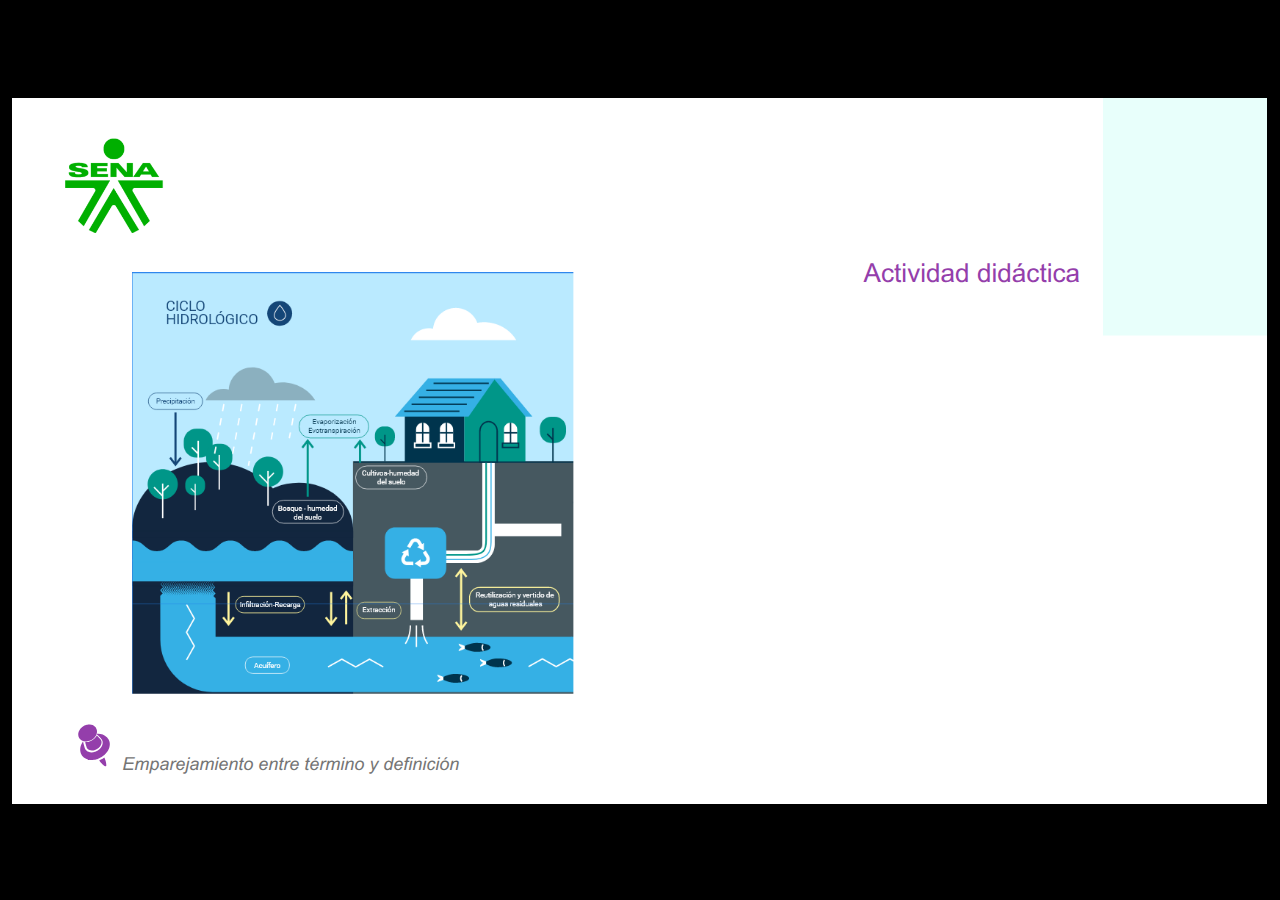
==== public/actividades/story.html @ df79803c "actividad didactica" ====
﻿<!doctype html>
<html lang="es">
<head>
  <meta charset="utf-8">
  <!-- Creado con Storyline 360 - http://www.articulate.com  -->
  <!-- version: 3.76.30446.0 -->
  <title>Actividad did&#225;ctica</title>
  <meta http-equiv="x-ua-compatible" content="IE=edge"/>
  <meta name="viewport" content="width=device-width,initial-scale=1,user-scalable=no,shrink-to-fit=no,minimal-ui"/>
  <meta name="apple-mobile-web-app-capable" content="yes"/>
  <style>
    html, body { height: 100%; padding: 0; margin: 0 }
    #app { height: 100%; width: 100%; }
  </style>

  <script>
    window.DS = {};
    window.globals = {
      DATA_PATH_BASE: '',
      HAS_FRAME: true,
      HAS_SLIDE: true,

      lmsPresent: false,
      tinCanPresent: false,
      cmi5Present: false,
      aoSupport: false,
      scale: 'show all',
      captureRc: false,
      browserSize: 'optimal',
      bgColor: '#000000',
      features: 'AccessibleVideo,ConnectionMessages,DropIn1,FullScreenToggle,InsertSvgPicture,LayerPresentAsDialog,MultipleQuizTracking,PlayerSpeedControl,StreamingVideo,UpdatedThemeEditor,UseAudioElement,VideoTranscripts',
      themeName: 'classic',
      preloaderColor: '#FFFFFF',
      suppressAnalytics: false,
      productChannel: 'stable',
      publishSource: 'storyline',
      aid: 'aid|5304b41d-7af7-4125-b8d1-83eb222823e2',
      cid: '4a289d25-648b-4d9f-bb39-c3462a86e2ea',
      playerVersion: '3.76.30446.0',
      publishTimestamp: '2023-08-01T04:53:12.1797920Z',
      maxIosVideoElements: 10,
      connectionSettings: { mode: 'disabled' },

      
      parseParams: function(qs) {
        if (window.globals.parsedParams != null) {
          return window.globals.parsedParams;
        }
        qs = (qs || window.location.search.substr(1)).split('+').join(' ');
        var params = {},
            tokens,
            re = /[?&]?([^=]+)=([^&]*)/g;

        while (tokens = re.exec(qs)) {
          params[decodeURIComponent(tokens[1]).trim()] =
            decodeURIComponent(tokens[2]).trim();
        }
        window.globals.parsedParams = params;
        return params;
      }

    };
  </script>
  <script>
    var isIe11 = ('ActiveXObject' in window || window.MSBlobBuilder != null)
      && window.msCrypto != null && !window.ActiveXObject;
    if (isIe11) {
      window.globals.unsupportedBrowser = true;
      document.write(atob('[base64]'));
    }
  </script>
  
  <script>window.THREE = { };</script>
  
</head>
<body style="background: #000000" class="cs-HTML theme-classic">
  <!-- 360 -->
  <script>!function(){var e,i=/iPhone/i,o=/iPod/i,n=/iPad/i,t=/\biOS-universal(?:.+)Mac\b/i,r=/\bAndroid(?:.+)Mobile\b/i,a=/Android/i,d=/(?:SD4930UR|\bSilk(?:.+)Mobile\b)/i,p=/Silk/i,l=/Windows Phone/i,u=/\bWindows(?:.+)ARM\b/i,b=/BlackBerry/i,s=/BB10/i,c=/Opera Mini/i,f=/\b(CriOS|Chrome)(?:.+)Mobile/i,h=/Mobile(?:.+)Firefox\b/i,v=function(e){return void 0!==e&&"MacIntel"===e.platform&&"number"==typeof e.maxTouchPoints&&e.maxTouchPoints>1&&"undefined"==typeof MSStream};e=function(e){var m={userAgent:"",platform:"",maxTouchPoints:0};e||"undefined"==typeof navigator?"string"==typeof e?m.userAgent=e:e&&e.userAgent&&(m={userAgent:e.userAgent,platform:e.platform,maxTouchPoints:e.maxTouchPoints||0}):m={userAgent:navigator.userAgent,platform:navigator.platform,maxTouchPoints:navigator.maxTouchPoints||0};var g=m.userAgent,y=g.split("[FBAN");void 0!==y[1]&&(g=y[0]),void 0!==(y=g.split("Twitter"))[1]&&(g=y[0]);var A=function(e){return function(i){return i.test(e)}}(g),w={apple:{phone:A(i)&&!A(l),ipod:A(o),tablet:!A(i)&&(A(n)||v(m))&&!A(l),universal:A(t),device:(A(i)||A(o)||A(n)||A(t)||v(m))&&!A(l)},amazon:{phone:A(d),tablet:!A(d)&&A(p),device:A(d)||A(p)},android:{phone:!A(l)&&A(d)||!A(l)&&A(r),tablet:!A(l)&&!A(d)&&!A(r)&&(A(p)||A(a)),device:!A(l)&&(A(d)||A(p)||A(r)||A(a))||A(/\bokhttp\b/i)},windows:{phone:A(l),tablet:A(u),device:A(l)||A(u)},other:{blackberry:A(b),blackberry10:A(s),opera:A(c),firefox:A(h),chrome:A(f),device:A(b)||A(s)||A(c)||A(h)||A(f)},any:!1,phone:!1,tablet:!1};return w.any=w.apple.device||w.android.device||w.windows.device||w.other.device,w.phone=w.apple.phone||w.android.phone||w.windows.phone,w.tablet=w.apple.tablet||w.android.tablet||w.windows.tablet,w}(),"object"==typeof exports&&"undefined"!=typeof module?module.exports=e:"function"==typeof define&&define.amd?define((function(){return e})):this.isMobile=e}();
    window.isMobile.apple.tablet = window.isMobile.apple.tablet ||
      (navigator.platform === 'MacIntel' && navigator.maxTouchPoints > 1);
    window.isMobile.apple.device = window.isMobile.apple.device || window.isMobile.apple.tablet;
    window.isMobile.tablet = window.isMobile.tablet || window.isMobile.apple.tablet;
    window.isMobile.any = window.isMobile.any || window.isMobile.apple.tablet;
  </script>

  <div id="focus-sink" tabindex="-1"></div>

  <div id="preso"></div>
  <script>
    (function() {

      var classTypes = [ 'desktop', 'mobile', 'phone', 'tablet' ];

      var addDeviceClasses = function(prefix, testObj) {
        var curr, i;
        for (i = 0; i < classTypes.length; i++) {
          curr = classTypes[i];
          if (testObj[curr]) {
            document.body.classList.add(prefix + curr);
          }
        }
      };

      var params = window.globals.parseParams(),
          isDevicePreview = params.devicepreview === '1',
          isPhoneOverride = params.deviceType === 'phone' || (isDevicePreview && params.phone == '1'),
          isTabletOverride = (params.deviceType === 'tablet' || isDevicePreview) && !isPhoneOverride,
          isMobileOverride = isPhoneOverride || isTabletOverride;

      var deviceView = {
        desktop: !window.isMobile.any && !isMobileOverride,
        mobile: window.isMobile.any || isMobileOverride,
        phone: isPhoneOverride || (window.isMobile.phone && !isTabletOverride),
        tablet: isTabletOverride || window.isMobile.tablet
      };

      window.globals.deviceView = deviceView;
      window.isMobile.desktop = !window.isMobile.any;
      window.isMobile.mobile = window.isMobile.any;

      addDeviceClasses('view-', deviceView);

    })();
  </script>
  
  <script src='story_content/user.js' type=text/javascript></script>
  <div class="slide-loader"></div>

  <script>
    if (window.globals.deviceView.isMobile) { var doc = document, loader = doc.body.querySelector('.slide-loader'); [ 1, 2, 3 ].forEach(function(n) { var d = doc.createElement('div'); d.style.backgroundColor = window.globals.preloaderColor; d.classList.add('mobile-loader-dot'); d.classList.add('dot' + n); loader.appendChild(d); }); }
  </script>

  <div class="mobile-load-title-overlay" style="display: none">
    <div class="mobile-load-title">Actividad did&#225;ctica</div>
  </div>

  <div class="mobile-chrome-warning"></div>

  
<style>
  .warn-connection-dialog {
    display: none;
    background: transparent;
    pointer-events: none;
    position: fixed;
    left: 0;
    top: 0;
    width: 100%;
    height: 100%;
    z-index: 999;
  }

  .warn-connection-content {
    border-radius: 4px;
    background: white;
    border: 1px solid #E7E7E7;
    color: #333333;
    box-shadow: 0 2px 4px rgba(0, 0, 0, 0.25);
    transition: all 150ms ease-out;
    position: absolute;
    white-space: nowrap;
  }

  .view-phone.is-landscape .warn-connection-content {
    left: 23px;
    bottom: 23px;
  }

  .view-tablet.is-landscape .warn-connection-content {
    left: 50%;
    top: 20px;
    transform: translateX(-50%);
  }

  .is-portrait .warn-connection-content {
    transform: translate(-50%, calc(-100% - 15px));
  }

  .warn-connection-content p {
    display: inline-block;
    margin: 0 8px 0 0;
    line-height: 33px;
    font-size: 11px;
  }

  .warn-connection-content svg {
    position: relative;
    vertical-align: middle;
    margin: 0 2px 2px 8px;
  }

  .view-desktop .warn-connection-content {
    left: 1.5em;
    bottom: 1.5em;
  }

  .view-desktop .warn-connection-content p {
    font-size: 1.1em;
  }

  .is-offline .warn-connection-dialog {
    display: block;
  }

  .is-offline .cs-panel * {
    pointer-events: none !important;
  }

  .is-offline .cs-panel {
    pointer-events: all !important;
  }

  .is-offline #nav-controls * {
    pointer-events: none !important;
  }

  .is-offline #nav-controls {
    pointer-events: all !important;
  }
</style>

<div class="warn-connection-dialog">
  <div class="warn-connection-content">
    <svg width="17" height="15" viewBox="0 0 17 15" xmlns="http://www.w3.org/2000/svg">
      <path fill="#8F0000" stroke="white" d="M16.07,12.98 L15.88,12.23 L9.51,1.21 C8.97,0.26,7.6,0.26,7.06,1.21 L0.69,12.23 C0.15,13.16,0.81,14.36,1.91,14.36 H14.65 C15.47,14.36,16.05,13.7,16.07,12.98 Z"/>
      <path fill="white" stroke="white" d="M8.58,5.5 C8.35,5.28,8.5,5.35,8.21,5.32 C8.09,5.35,7.97,5.49,7.96,5.67 C7.97,5.79,7.98,5.92,7.98,6.04 L7.98,6.04 C7.99,6.17,8,6.31,8.01,6.43 L8.01,6.44 C8.03,6.92,8.06,7.41,8.09,7.9 L8.09,7.9 C8.12,8.39,8.14,8.88,8.17,9.37 C8.17,9.39,8.18,9.42,8.2,9.44 C8.23,9.46,8.25,9.47,8.28,9.47 C8.31,9.47,8.34,9.46,8.35,9.44 C8.37,9.43,8.38,9.4,8.39,9.35 L8.39,9.34 C8.39,9.24,8.4,9.15,8.4,9.05 L8.4,9.05 C8.41,8.96,8.41,8.86,8.42,8.75 C8.43,8.44,8.45,8.12,8.47,7.81 L8.47,7.81 C8.49,7.49,8.51,7.18,8.53,6.87 C8.55,6.46,8.56,6.05,8.59,5.64 L8.6,5.62 C8.6,5.57,8.59,5.53,8.58,5.5 L8.21,5.32 Z"/>
      <circle fill="white" stroke="white" cx="8.3" cy="11.35" r="0.3"/>
    </svg>
    <p>You are offline. Trying to reconnect...</p>
  </div>
</div>

<script>
  (function() {
    window.DS.connection = {
      warningShown: false,
      assets: {},
      loadingAssetGroup: false,
      retryDelay: 500
    };

    var connectionSettings = window.globals.connectionSettings || {};

    // The `window.globals.features` variable must be set in `webpack.dev.config` when testing locally - it is not enough
    // to have it in the data - but it must be set there as well.
    var useConnectionMessages = window.AbortController != null &&
      window.location.protocol != 'file:' &&
      window.globals.features.indexOf('ConnectionMessages') != -1 &&
      connectionSettings.mode === 'normal';

    window.DS.connection.useConnectionMessages = useConnectionMessages

    var assetCount = 0;
    var checkLoadedId;


    if (useConnectionMessages && connectionSettings != null) {
      var contentEl = document.querySelector('.warn-connection-content');
      var messageEl = contentEl.querySelector('p')

      if (connectionSettings.useDarkTheme) {
        contentEl.style.borderColor = '#BABBBA';
        contentEl.style.backgroundColor = '#282828';
        contentEl.style.color = '#FFFFFF';
      }

      if (connectionSettings.message != null) {
        messageEl.textContent = window.decodeURIComponent(connectionSettings.message);
      }
    }

    function checkAssetsReady() {
      for (var i in DS.connection.assets) {
        if (!DS.connection.assets[i].success) {
          return false;
        }
      }
      return true;
    }

    function stopAssetGroup() {
      if (!useConnectionMessages) { return; }

      assetCount = 0;

      DS.connection.oldAssetGroup = DS.connection.assets;
      DS.connection.assets = {};
      DS.connection.loadingAssetGroup = false;
      clearInterval(checkLoadedId);
    }

    function startAssetGroup() {
      if (!useConnectionMessages) { return; }
      var ticks = 0;
      clearInterval(checkLoadedId);
      checkLoadedId = setInterval(function() {
        var loaded = 0;
        if (assetCount === 0 && loaded === 0) {
          clearInterval(checkLoadedId);
          return;
        }

        for (var i in DS.connection.assets) {
          if (DS.connection.assets[i].success) {
            loaded++;
          }
        }

        if (assetCount === loaded && checkAssetsReady()) {
          for (var i in DS.connection.assets) {
            if (DS.connection.assets[i].action) {
              DS.connection.assets[i].action();
            }
          }
          hideWarning();
          stopAssetGroup();
        }
      }, 100)
    }

    function requiredAsset(url, action, retry, type) {
      if (!useConnectionMessages) { return; }
      if (DS.connection.assets[url]) { return; }

      DS.connection.assets[url] = {
        success: false, action: action, retry: retry, type: type
      };
      assetCount = Object.keys(DS.connection.assets).length;
      if (!DS.connection.loadingAssetGroup) {
        startAssetGroup();
      }
      DS.connection.loadingAssetGroup = true;
    }

    function assetLoaded(url) {
      if (!useConnectionMessages) { return; }
      if (DS.connection.assets[url]) {
        DS.connection.assets[url].success = true;
      }
    }

    function assetFailed(url) {
      if (!useConnectionMessages) { return; }
      if (!DS.connection.assets[url]) {
        if (/\.js$/.test(url)) {
          setTimeout(function() {
            if (DS.connection.lastSlideLoaded != null) {
              DS.connection.lastSlideLoaded();
            }
          }, DS.connection.retryDelay);
        }
        return;
      }
      if (!DS.connection.warningShown) { showWarning(); }
      if (DS.connection.assets[url].retry) {
        setTimeout(function() {
          if (!DS.connection.assets[url].success) {
            DS.connection.assets[url].retry()
          }
        }, DS.connection.retryDelay);
      }
    }

    function hideWarning() {
      document.body.classList.remove('is-offline');
      DS.connection.warningShown = false;
    }
    DS.connection.hideWarning = hideWarning

    function showWarning(btn) {
      document.body.classList.add('is-offline')
      DS.connection.warningShown = true;
      updateWarningPosition();
    }

    function updateWarningPosition() {
      if (!DS.connection.warningShown) {
        return;
      }

      var isPortrait = document.body.classList.contains('is-portrait');
      var warningEl = document.querySelector('.warn-connection-content');

      if (isPortrait) {
        var slide = document.querySelector('.primary-slide');
        var slideRect = slide.getBoundingClientRect();

        warningEl.style.top = `${slideRect.top}px`
        warningEl.style.left = `${slideRect.left + slideRect.width / 2}px`
      } else {
        warningEl.style.top = null;
        warningEl.style.left = null;
      }

      window.requestAnimationFrame(updateWarningPosition);
    }

    // these will all be noops if the feature flag isn't set in
    // the data and `window.globals.features`
    DS.connection.requiredAsset = requiredAsset;
    DS.connection.assetLoaded = assetLoaded;
    DS.connection.assetFailed = assetFailed;
    DS.connection.stopAssetGroup = stopAssetGroup;
    DS.connection.startAssetGroup = startAssetGroup;
  })();
</script>


  <script>
    
    if (window.autoSpider && window.vInterfaceObject) {
      document.querySelector('.mobile-load-title-overlay').style.display = 'none';
    }
  </script>

  

  <link rel="stylesheet" href="html5/data/css/output.min.css" data-noprefix/>
</body>
<script src="html5/lib/scripts/bootstrapper.min.js"></script>
</html>
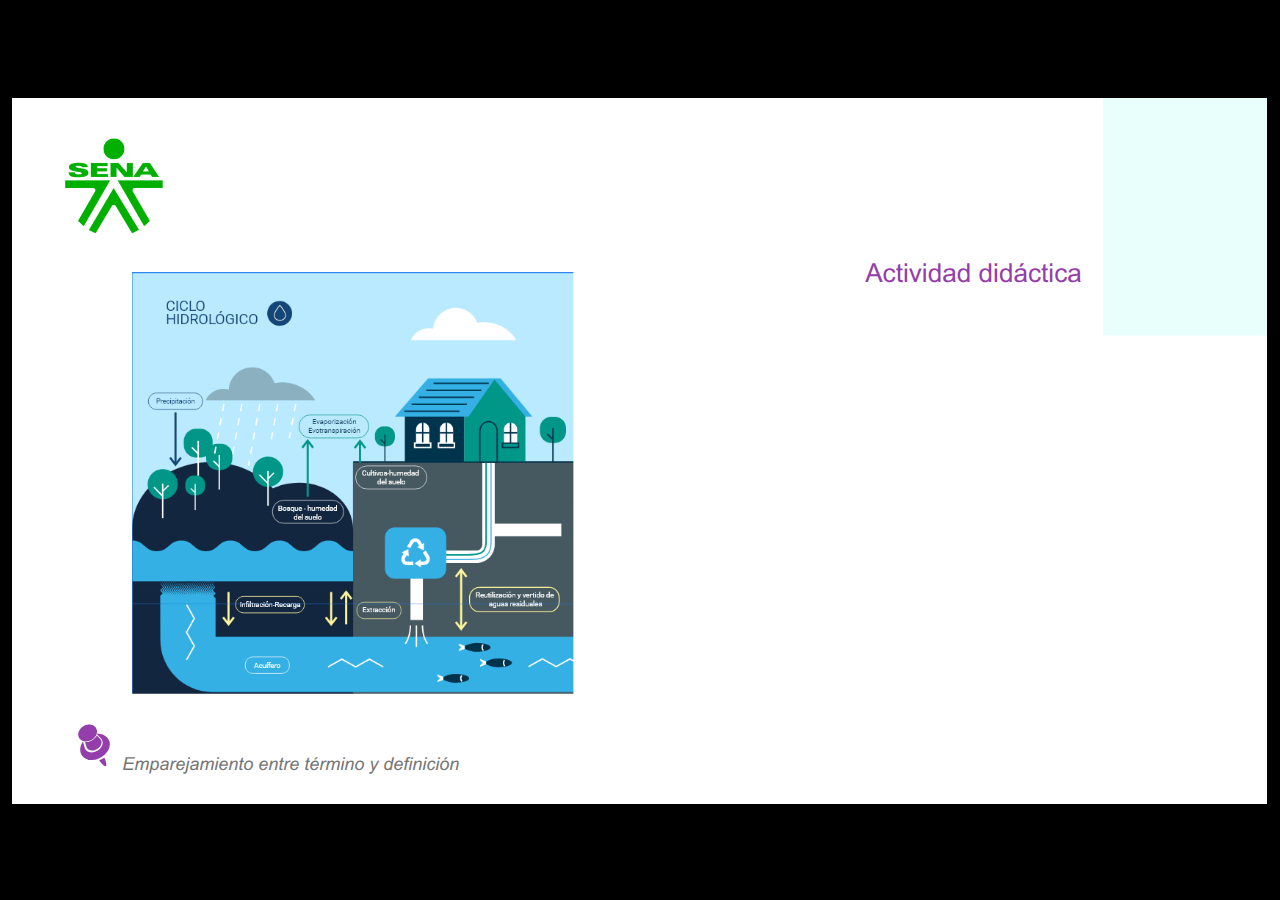
==== commit 11ef7496: "Ajustes actividad didactica" ====
--- a/public/actividades/story.html
+++ b/public/actividades/story.html
@@ -37,7 +37,7 @@
       aid: 'aid|5304b41d-7af7-4125-b8d1-83eb222823e2',
       cid: '4a289d25-648b-4d9f-bb39-c3462a86e2ea',
       playerVersion: '3.76.30446.0',
-      publishTimestamp: '2023-08-01T04:53:12.1797920Z',
+      publishTimestamp: '2023-08-31T00:03:58.7179235Z',
       maxIosVideoElements: 10,
       connectionSettings: { mode: 'disabled' },
 
--- a/public/actividades/html5/data/css/output.min.css
+++ b/public/actividades/html5/data/css/output.min.css
@@ -1,42 +1,42 @@
 @font-face {
-  font-family: 'Open SansBold CharsBold340B0079';
+  font-family: 'Open SansBold CharsBold5160B632';
   src: url('[data-uri]');
   font-style: normal;
   font-weight: normal;
 }
 @font-face {
-  font-family: 'Open Sans Charset1_ 6Dm0C9D7B64';
+  font-family: 'Open Sans Charset1_ 6BsEBF8DD45';
   src: url('[data-uri]');
   font-style: normal;
   font-weight: normal;
 }
 @font-face {
-  font-family: 'Arial Charset1_ 5rGi1h5C68B3A7E';
+  font-family: 'Arial Charset1_ 61w7epZ75A303AE';
   src: url('[data-uri]');
   font-style: normal;
   font-weight: normal;
 }
 @font-face {
-  font-family: 'ArialItalic CharsItalicDC0170E4';
+  font-family: 'ArialItalic CharsItalic9BBC9754';
   src: url('[data-uri]');
   font-style: normal;
   font-weight: normal;
 }
 @font-face {
-  font-family: 'ArialBold Charset1_BoldFB074B78';
+  font-family: 'ArialBold Charset1_Bold983A1947';
   src: url('[data-uri]');
   font-style: normal;
   font-weight: normal;
 }
 @font-face {
-  font-family: 'RobotoBold Charset1Bold9D3E3E15';
+  font-family: 'RobotoBold Charset1BoldA80D8C7A';
   src: url('[data-uri]');
   font-style: normal;
   font-weight: normal;
 }
 @font-face {
-  font-family: 'Roboto Charset1_ 5jcWEe823D2F9A';
-  src: url('[data-uri]');
+  font-family: 'Roboto Charset1_ 6oqyZf6D927AA3';
+  src: url('[data-uri]');
   font-style: normal;
   font-weight: normal;
 }
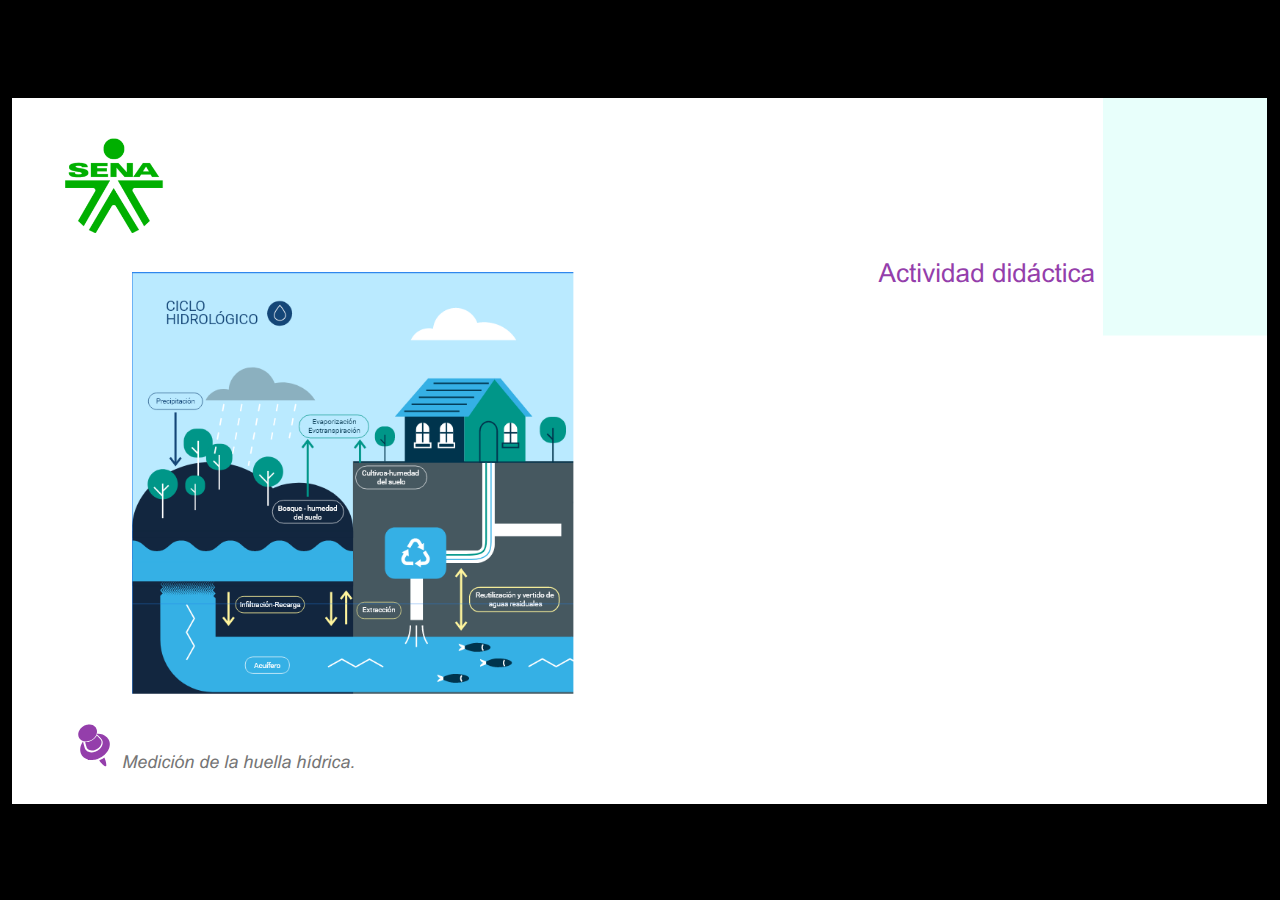
==== commit 63a6cb4f: "Ajustes actvidad didactica tema2 tema4 glosario textos" ====
--- a/public/actividades/story.html
+++ b/public/actividades/story.html
@@ -37,7 +37,7 @@
       aid: 'aid|5304b41d-7af7-4125-b8d1-83eb222823e2',
       cid: '4a289d25-648b-4d9f-bb39-c3462a86e2ea',
       playerVersion: '3.76.30446.0',
-      publishTimestamp: '2023-08-31T00:03:58.7179235Z',
+      publishTimestamp: '2023-08-31T13:37:03.0715977Z',
       maxIosVideoElements: 10,
       connectionSettings: { mode: 'disabled' },
 
--- a/public/actividades/html5/data/css/output.min.css
+++ b/public/actividades/html5/data/css/output.min.css
@@ -1,41 +1,41 @@
 @font-face {
-  font-family: 'Open SansBold CharsBold5160B632';
+  font-family: 'Open SansBold CharsBold75DCDC7F';
   src: url('[data-uri]');
   font-style: normal;
   font-weight: normal;
 }
 @font-face {
-  font-family: 'Open Sans Charset1_ 6BsEBF8DD45';
+  font-family: 'Open Sans Charset1_ 6pW3584F1E3';
   src: url('[data-uri]');
   font-style: normal;
   font-weight: normal;
 }
 @font-face {
-  font-family: 'Arial Charset1_ 61w7epZ75A303AE';
+  font-family: 'Arial Charset1_ 6WaP5pbAB94798D';
   src: url('[data-uri]');
   font-style: normal;
   font-weight: normal;
 }
 @font-face {
-  font-family: 'ArialItalic CharsItalic9BBC9754';
+  font-family: 'ArialItalic CharsItalicD0CE8776';
   src: url('[data-uri]');
   font-style: normal;
   font-weight: normal;
 }
 @font-face {
-  font-family: 'ArialBold Charset1_Bold983A1947';
+  font-family: 'ArialBold Charset1_Bold5F8B2A3B';
   src: url('[data-uri]');
   font-style: normal;
   font-weight: normal;
 }
 @font-face {
-  font-family: 'RobotoBold Charset1BoldA80D8C7A';
+  font-family: 'RobotoBold Charset1BoldB7866780';
   src: url('[data-uri]');
   font-style: normal;
   font-weight: normal;
 }
 @font-face {
-  font-family: 'Roboto Charset1_ 6oqyZf6D927AA3';
+  font-family: 'Roboto Charset1_ 5kmFVI60282F8C';
   src: url('[data-uri]');
   font-style: normal;
   font-weight: normal;
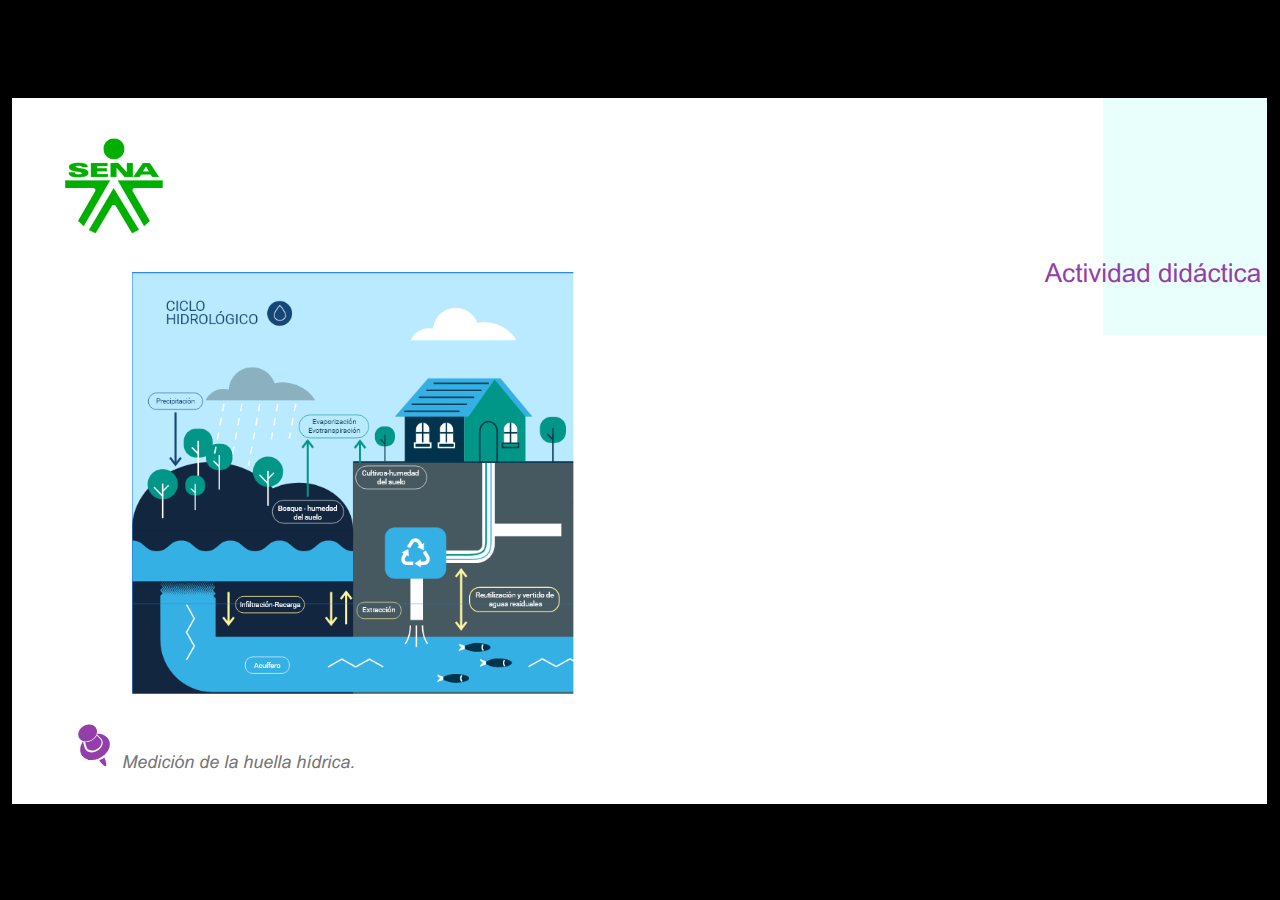
==== commit 28870ef0: "CF01 Ajustes 2" ====
--- a/public/actividades/story.html
+++ b/public/actividades/story.html
@@ -37,7 +37,7 @@
       aid: 'aid|5304b41d-7af7-4125-b8d1-83eb222823e2',
       cid: '4a289d25-648b-4d9f-bb39-c3462a86e2ea',
       playerVersion: '3.76.30446.0',
-      publishTimestamp: '2023-08-31T13:37:03.0715977Z',
+      publishTimestamp: '2023-09-08T16:01:11.0697204Z',
       maxIosVideoElements: 10,
       connectionSettings: { mode: 'disabled' },
 
--- a/public/actividades/html5/data/css/output.min.css
+++ b/public/actividades/html5/data/css/output.min.css
@@ -1,41 +1,41 @@
 @font-face {
-  font-family: 'Open SansBold CharsBold75DCDC7F';
+  font-family: 'Open SansBold CharsBoldD5CED60F';
   src: url('[data-uri]');
   font-style: normal;
   font-weight: normal;
 }
 @font-face {
-  font-family: 'Open Sans Charset1_ 6pW3584F1E3';
+  font-family: 'Open Sans Charset1_ 6KC84E992F5';
   src: url('[data-uri]');
   font-style: normal;
   font-weight: normal;
 }
 @font-face {
-  font-family: 'Arial Charset1_ 6WaP5pbAB94798D';
+  font-family: 'Arial Charset1_ 6BSp1DY1351D5AE';
   src: url('[data-uri]');
   font-style: normal;
   font-weight: normal;
 }
 @font-face {
-  font-family: 'ArialItalic CharsItalicD0CE8776';
+  font-family: 'ArialItalic CharsItalicB1BE2A12';
   src: url('[data-uri]');
   font-style: normal;
   font-weight: normal;
 }
 @font-face {
-  font-family: 'ArialBold Charset1_Bold5F8B2A3B';
-  src: url('[data-uri]');
-  font-style: normal;
-  font-weight: normal;
-}
-@font-face {
-  font-family: 'RobotoBold Charset1BoldB7866780';
+  font-family: 'ArialBold Charset1_BoldC62284E4';
+  src: url('[data-uri]');
+  font-style: normal;
+  font-weight: normal;
+}
+@font-face {
+  font-family: 'RobotoBold Charset1BoldEE2B7BD8';
   src: url('[data-uri]');
   font-style: normal;
   font-weight: normal;
 }
 @font-face {
-  font-family: 'Roboto Charset1_ 5kmFVI60282F8C';
+  font-family: 'Roboto Charset1_ 6O9SNOD5B6ECDF';
   src: url('[data-uri]');
   font-style: normal;
   font-weight: normal;
